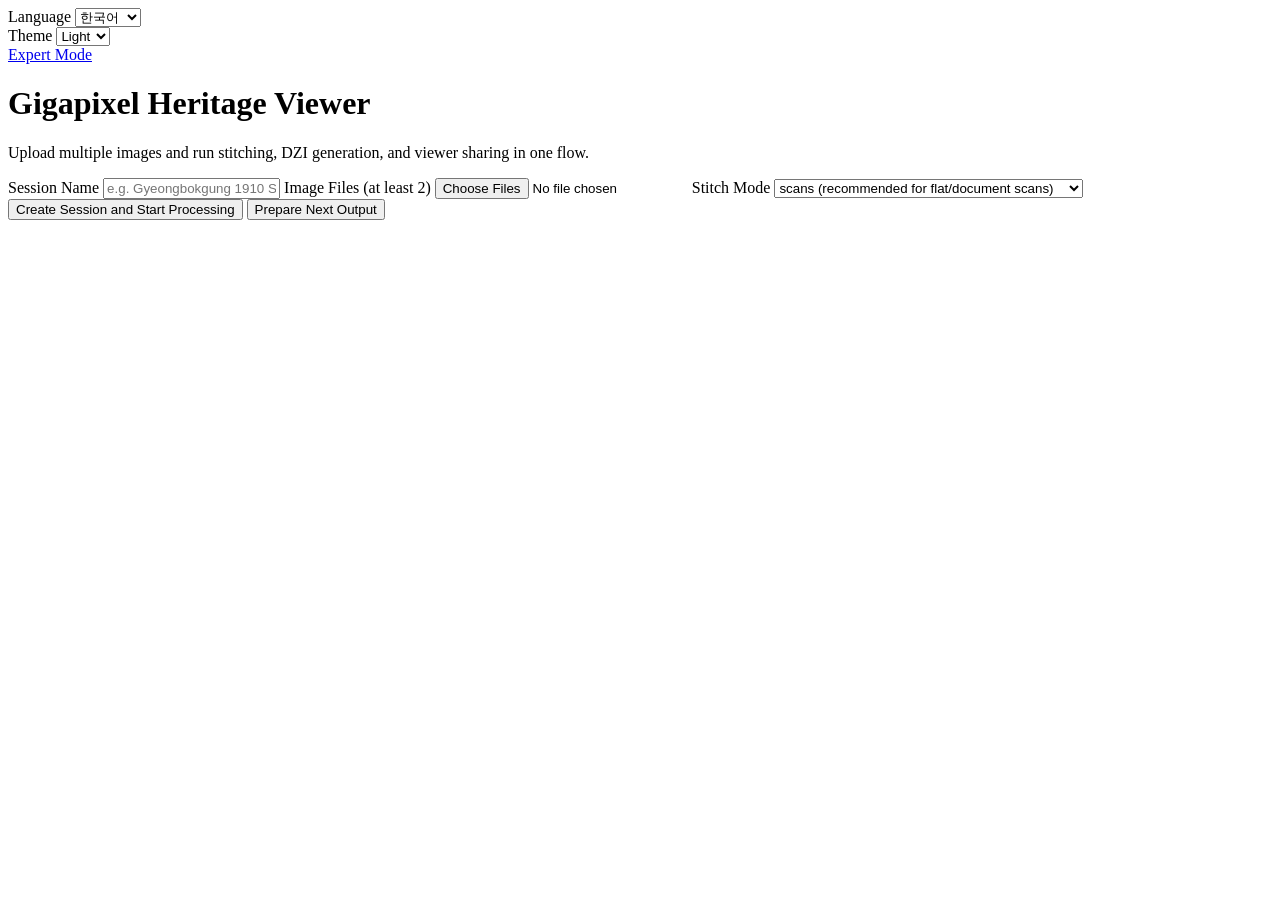
==== app/templates/index.html @ e85fe31c "design.md 성우 전용 업데이트" ====
<!doctype html>
<html lang="en">
<head>
  <meta charset="UTF-8" />
  <meta name="viewport" content="width=device-width, initial-scale=1.0" />
  <title>Gigapixel Heritage Viewer</title>
  <link rel="stylesheet" href="/static/styles.css" />
</head>
<body>
  <main class="container">
    <section class="topbar">
      <section class="prefs-bar">
        <div class="prefs-group">
          <label id="langLabel" for="langSelect">Language</label>
          <select id="langSelect">
            <option value="ko">&#54620;&#44397;&#50612;</option>
            <option value="en">English</option>
          </select>
        </div>
        <div class="prefs-group">
          <label id="themeLabel" for="themeSelect">Theme</label>
          <select id="themeSelect">
            <option value="light">Light</option>
            <option value="dark">Night</option>
          </select>
        </div>
      </section>

      <a id="openWorkflowLink" class="mode-link" href="/workflow">Expert Mode</a>
    </section>

    <h1 id="pageTitle">Gigapixel Heritage Viewer</h1>
    <p id="pageSubtitle">Upload multiple images and run stitching, DZI generation, and viewer sharing in one flow.</p>

    <section class="panel">
      <label id="sessionNameLabel" for="sessionName">Session Name</label>
      <input id="sessionName" type="text" placeholder="e.g. Gyeongbokgung 1910 Scan" autocomplete="off" />

      <label id="filesLabel" for="files">Image Files (at least 2)</label>
      <input id="files" type="file" multiple accept="image/*" />

      <label id="stitchModeLabel" for="stitchMode">Stitch Mode</label>
      <select id="stitchMode">
        <option id="stitchModeScans" value="scans">scans (recommended for flat/document scans)</option>
        <option id="stitchModePanorama" value="panorama">panorama (recommended for scene panoramas)</option>
      </select>

      <button id="startBtn" aria-describedby="status">Create Session and Start Processing</button>
      <button id="nextBtn" type="button" class="secondary hidden">Prepare Next Output</button>
      <p id="status" role="status" aria-live="polite"></p>
      <p id="share" aria-live="polite"></p>
    </section>
  </main>

  <script src="/static/ui-prefs.js"></script>
  <script src="/static/index.js"></script>
</body>
</html>
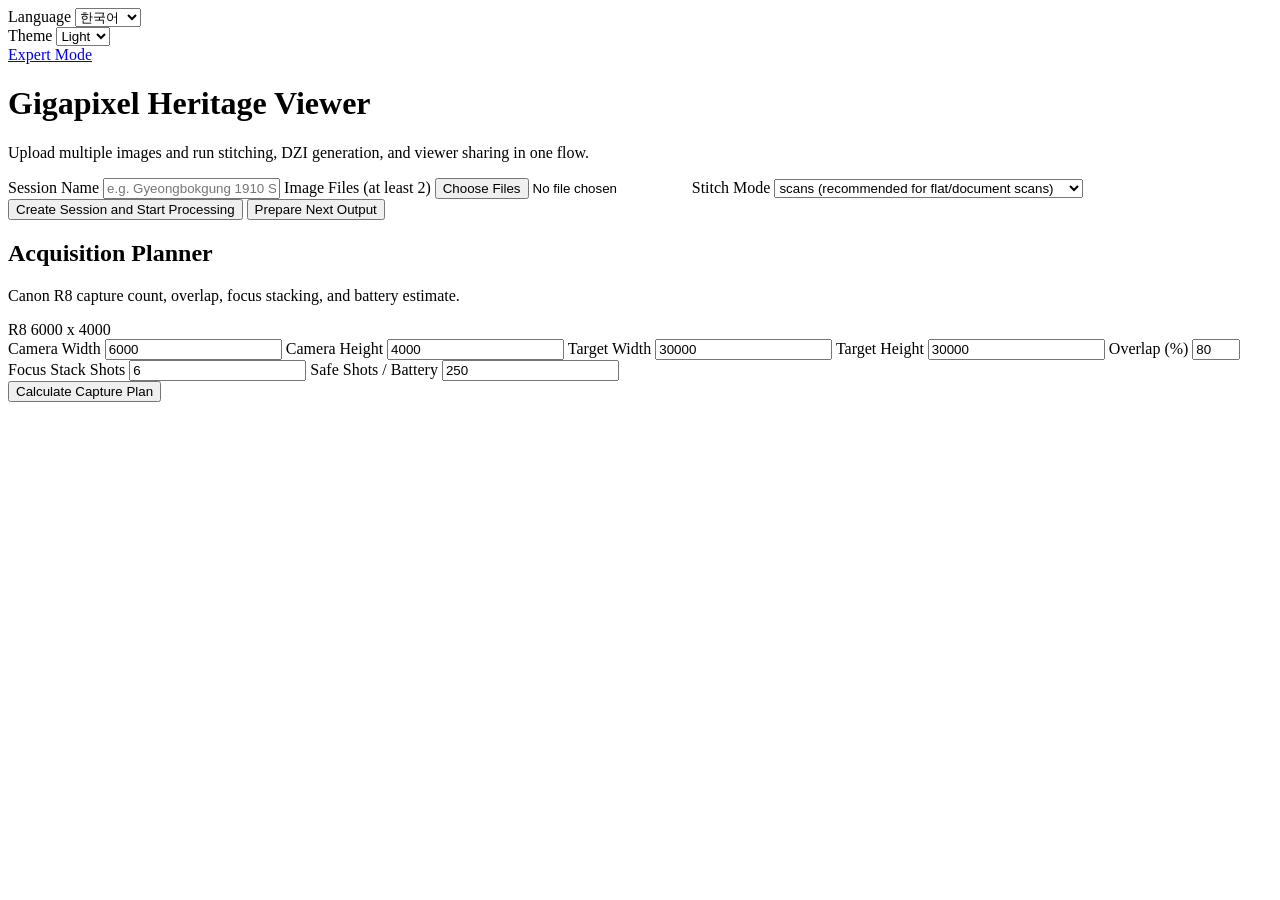
==== commit a68ca10f: "function add super unless lose many images" ====
--- a/app/templates/index.html
+++ b/app/templates/index.html
@@ -50,6 +50,42 @@
       <p id="status" role="status" aria-live="polite"></p>
       <p id="share" aria-live="polite"></p>
     </section>
+
+    <section class="panel planner-panel" aria-labelledby="plannerTitle">
+      <div class="planner-head">
+        <div>
+          <h2 id="plannerTitle">Acquisition Planner</h2>
+          <p id="plannerSubtitle">Canon R8 capture count, overlap, focus stacking, and battery estimate.</p>
+        </div>
+        <span id="plannerBadge" class="planner-badge">R8 6000 x 4000</span>
+      </div>
+
+      <div class="planner-grid">
+        <label id="cameraWidthLabel" for="cameraWidth">Camera Width</label>
+        <input id="cameraWidth" type="number" min="1" value="6000" inputmode="numeric" />
+
+        <label id="cameraHeightLabel" for="cameraHeight">Camera Height</label>
+        <input id="cameraHeight" type="number" min="1" value="4000" inputmode="numeric" />
+
+        <label id="targetWidthLabel" for="targetWidth">Target Width</label>
+        <input id="targetWidth" type="number" min="1" value="30000" inputmode="numeric" />
+
+        <label id="targetHeightLabel" for="targetHeight">Target Height</label>
+        <input id="targetHeight" type="number" min="1" value="30000" inputmode="numeric" />
+
+        <label id="overlapLabel" for="overlapPercent">Overlap (%)</label>
+        <input id="overlapPercent" type="number" min="0" max="99" step="1" value="80" inputmode="decimal" />
+
+        <label id="focusStackLabel" for="focusStackShots">Focus Stack Shots</label>
+        <input id="focusStackShots" type="number" min="1" value="6" inputmode="numeric" />
+
+        <label id="batteryLabel" for="safeShotsPerBattery">Safe Shots / Battery</label>
+        <input id="safeShotsPerBattery" type="number" min="1" value="250" inputmode="numeric" />
+      </div>
+
+      <button id="calculatePlanBtn" type="button" class="secondary">Calculate Capture Plan</button>
+      <div id="plannerResult" class="planner-result" aria-live="polite"></div>
+    </section>
   </main>
 
   <script src="/static/ui-prefs.js"></script>
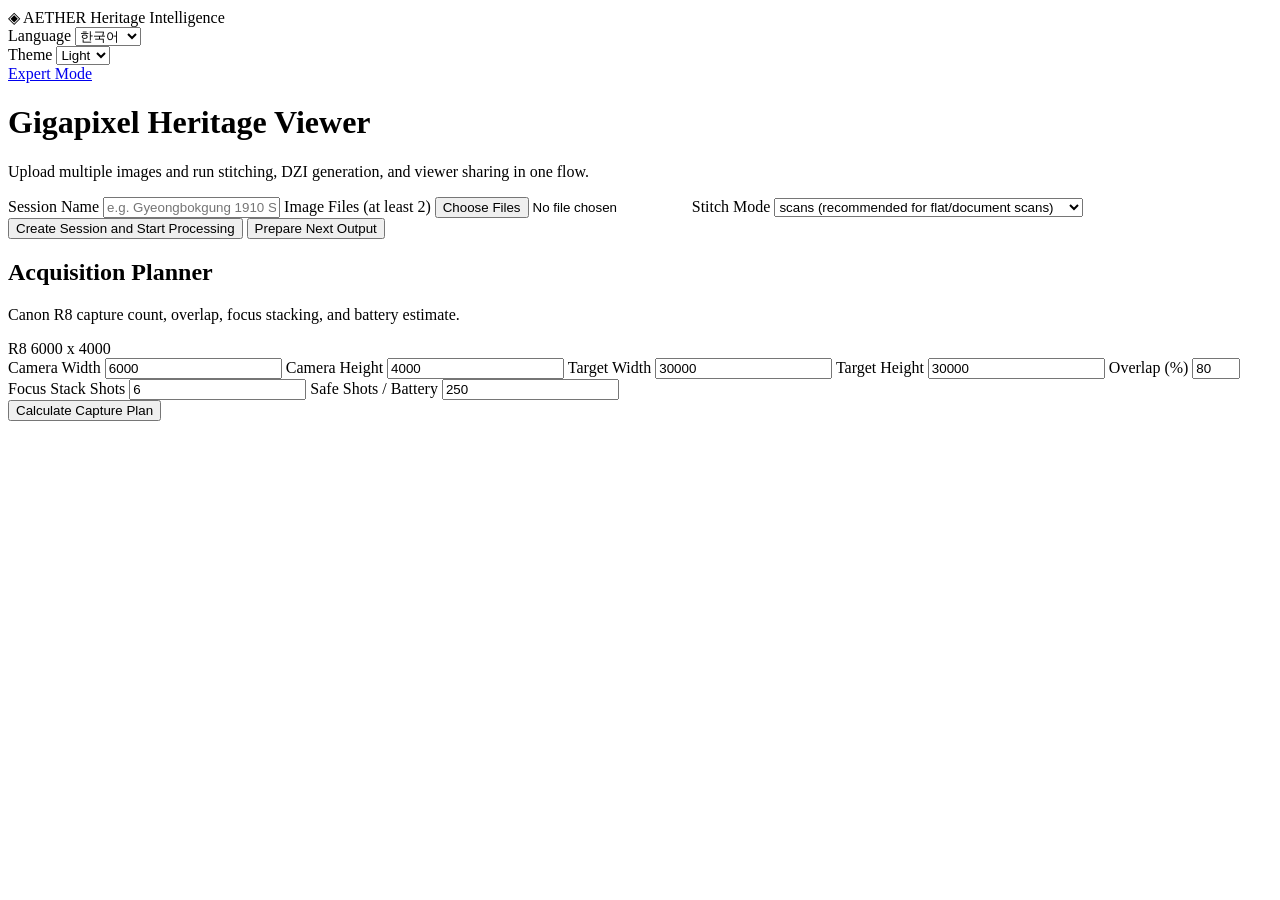
==== commit c536b0e2: "Promote to gigapixel agent platform: IIIF server, condition AI, restore, 3DGS + archival science Age" ====
--- a/app/templates/index.html
+++ b/app/templates/index.html
@@ -3,12 +3,14 @@
 <head>
   <meta charset="UTF-8" />
   <meta name="viewport" content="width=device-width, initial-scale=1.0" />
-  <title>Gigapixel Heritage Viewer</title>
+  <title>AETHER · Gigapixel Heritage Intelligence</title>
   <link rel="stylesheet" href="/static/styles.css" />
+  <link rel="stylesheet" href="/static/theme.css" />
 </head>
 <body>
   <main class="container">
     <section class="topbar">
+      <div class="aether-brand"><span class="aether-mark">&#9672;</span> AETHER <span class="aether-sub">Heritage Intelligence</span></div>
       <section class="prefs-bar">
         <div class="prefs-group">
           <label id="langLabel" for="langSelect">Language</label>
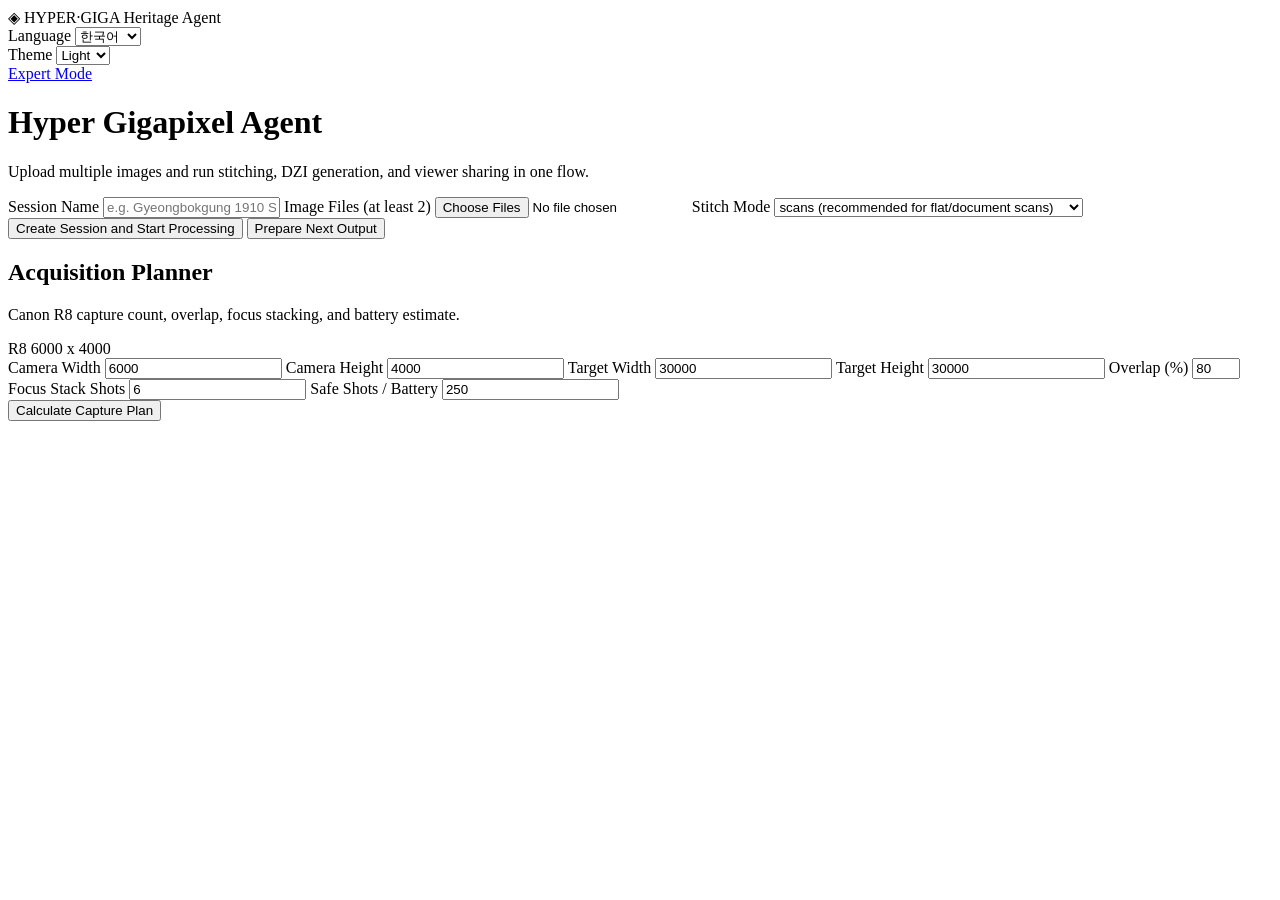
==== commit ebf81ad6: "Rebrand to Hyper Gigapixel Agent Promotes the product name from Gigapixel Heritage Viewer to Hyper G" ====
--- a/app/templates/index.html
+++ b/app/templates/index.html
@@ -3,14 +3,14 @@
 <head>
   <meta charset="UTF-8" />
   <meta name="viewport" content="width=device-width, initial-scale=1.0" />
-  <title>AETHER · Gigapixel Heritage Intelligence</title>
+  <title>Hyper Gigapixel Agent</title>
   <link rel="stylesheet" href="/static/styles.css" />
   <link rel="stylesheet" href="/static/theme.css" />
 </head>
 <body>
   <main class="container">
     <section class="topbar">
-      <div class="aether-brand"><span class="aether-mark">&#9672;</span> AETHER <span class="aether-sub">Heritage Intelligence</span></div>
+      <div class="aether-brand"><span class="aether-mark">&#9672;</span> HYPER&#183;GIGA <span class="aether-sub">Heritage Agent</span></div>
       <section class="prefs-bar">
         <div class="prefs-group">
           <label id="langLabel" for="langSelect">Language</label>
@@ -31,7 +31,7 @@
       <a id="openWorkflowLink" class="mode-link" href="/workflow">Expert Mode</a>
     </section>
 
-    <h1 id="pageTitle">Gigapixel Heritage Viewer</h1>
+    <h1 id="pageTitle">Hyper Gigapixel Agent</h1>
     <p id="pageSubtitle">Upload multiple images and run stitching, DZI generation, and viewer sharing in one flow.</p>
 
     <section class="panel">
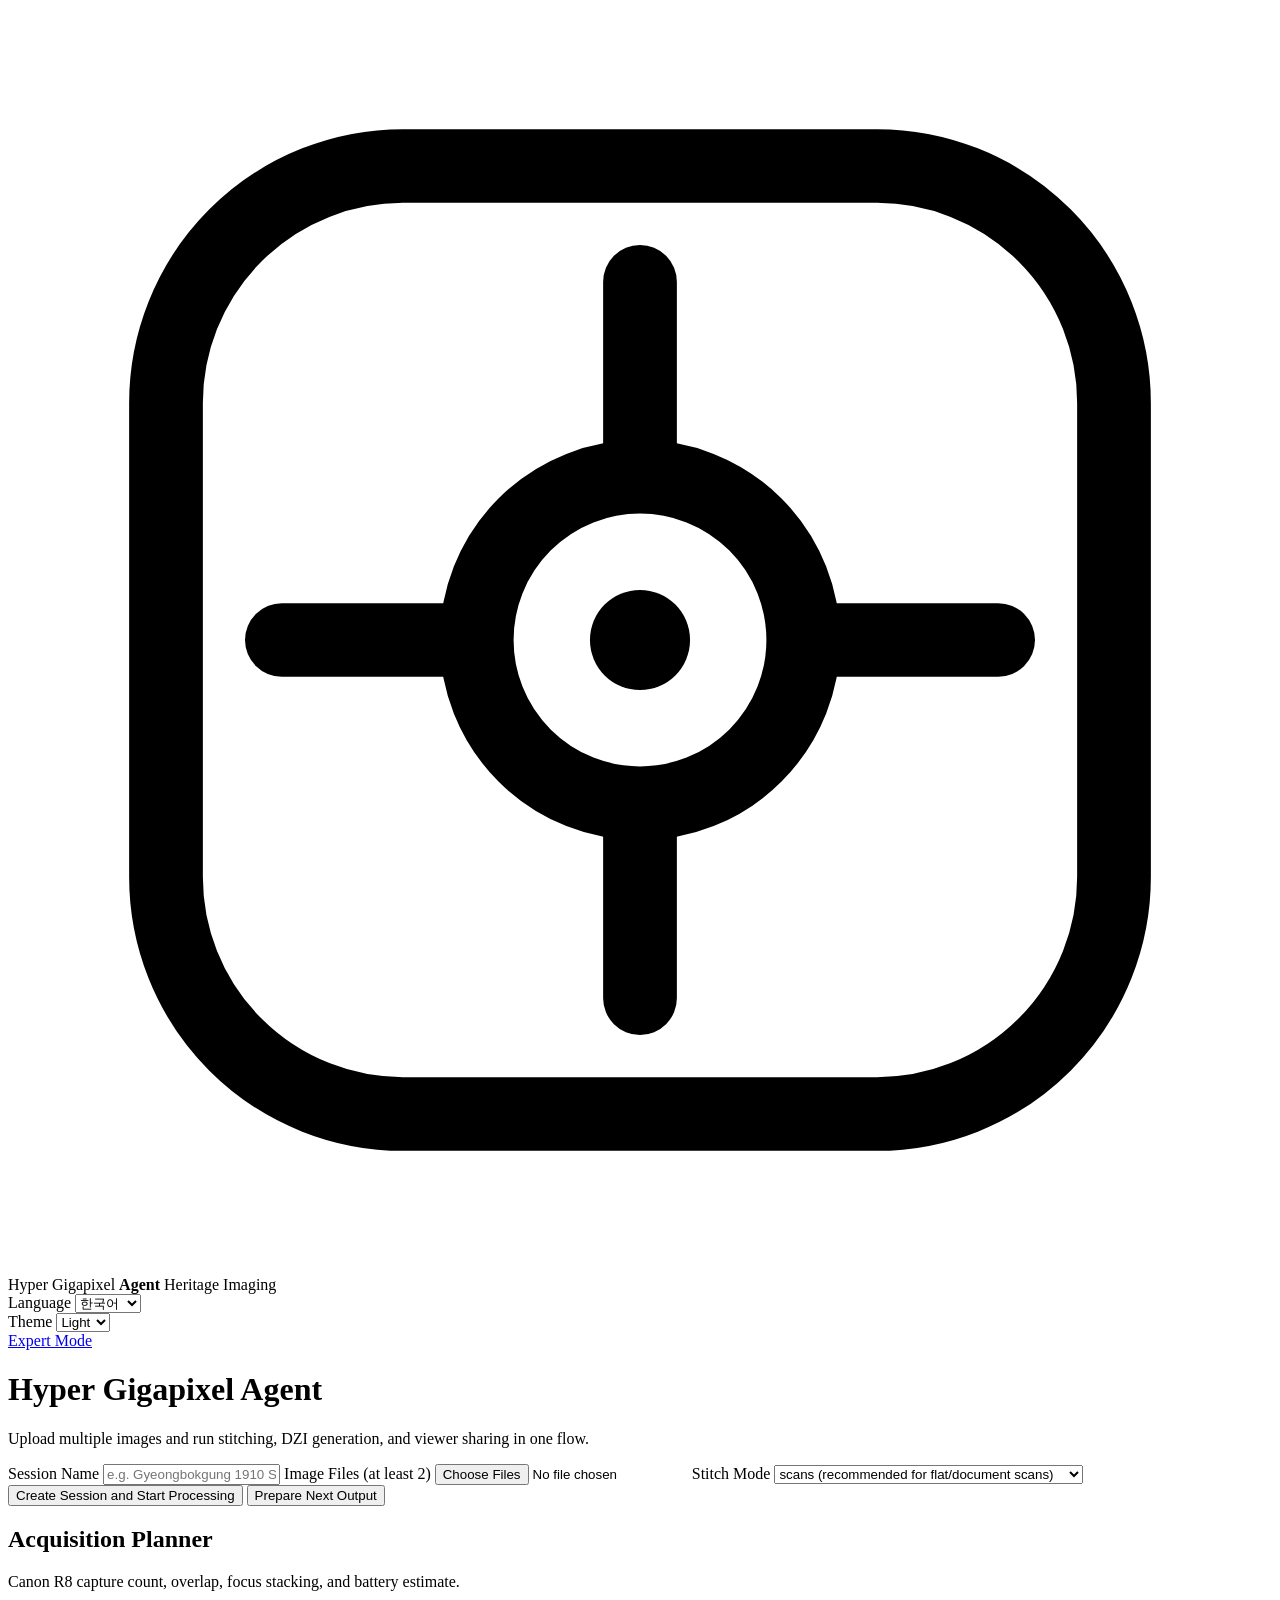
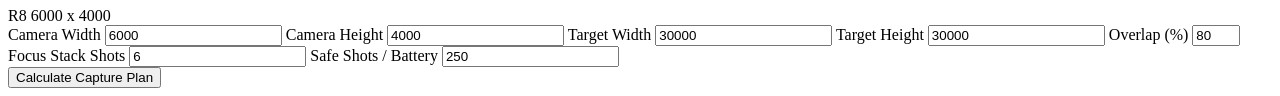
==== commit 597968c7: "Rebrand: editorial 'archival instrument' design system replacing neon theme Full visual identity ove" ====
--- a/app/templates/index.html
+++ b/app/templates/index.html
@@ -10,7 +10,16 @@
 <body>
   <main class="container">
     <section class="topbar">
-      <div class="aether-brand"><span class="aether-mark">&#9672;</span> HYPER&#183;GIGA <span class="aether-sub">Heritage Agent</span></div>
+      <div class="hga-brand">
+        <svg class="hga-logo" viewBox="0 0 24 24" fill="none" aria-hidden="true">
+          <rect x="3" y="3" width="18" height="18" rx="4.5" stroke="currentColor" stroke-width="1.4"/>
+          <path d="M12 5.2v3.1M12 15.7v3.1M5.2 12h3.1M15.7 12h3.1" stroke="currentColor" stroke-width="1.4" stroke-linecap="round"/>
+          <circle cx="12" cy="12" r="3.1" stroke="currentColor" stroke-width="1.4"/>
+          <circle cx="12" cy="12" r="0.95" fill="currentColor"/>
+        </svg>
+        <span class="hga-word">Hyper Gigapixel <b>Agent</b></span>
+        <span class="hga-sub">Heritage Imaging</span>
+      </div>
       <section class="prefs-bar">
         <div class="prefs-group">
           <label id="langLabel" for="langSelect">Language</label>
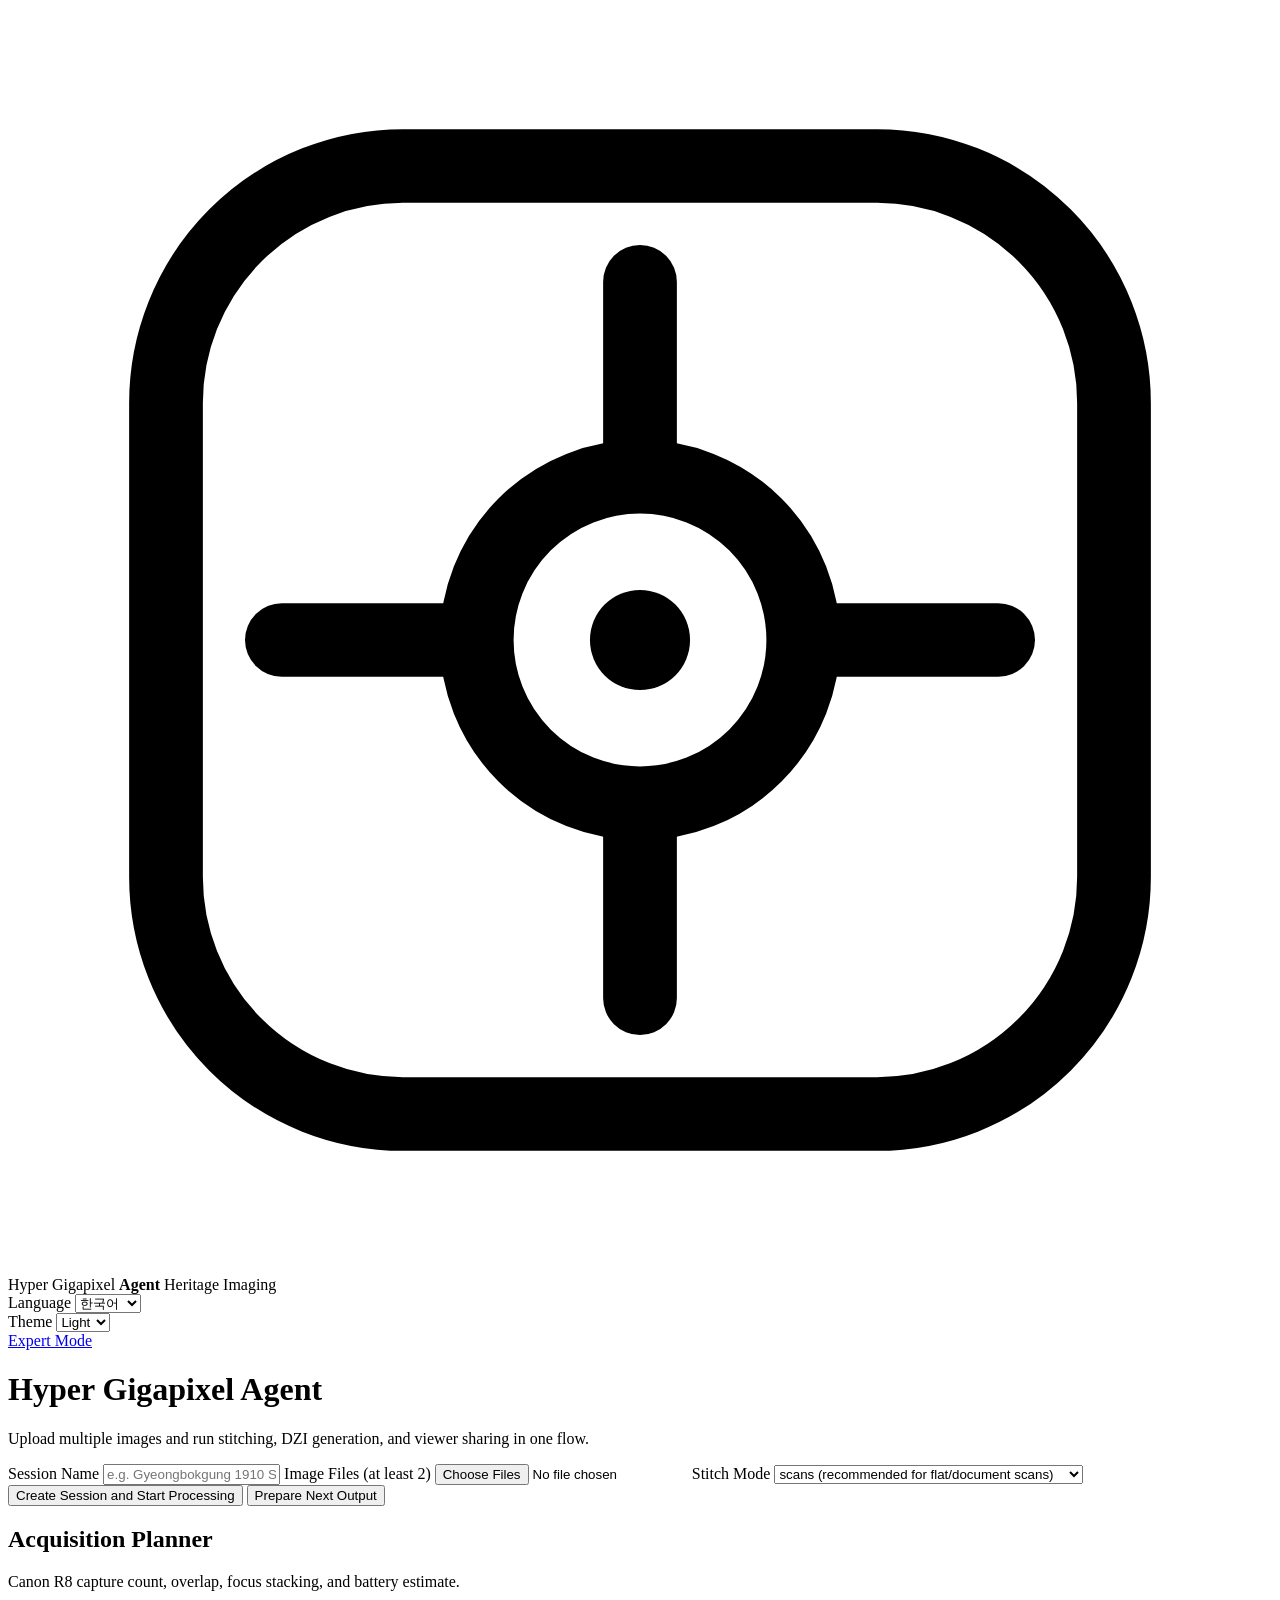
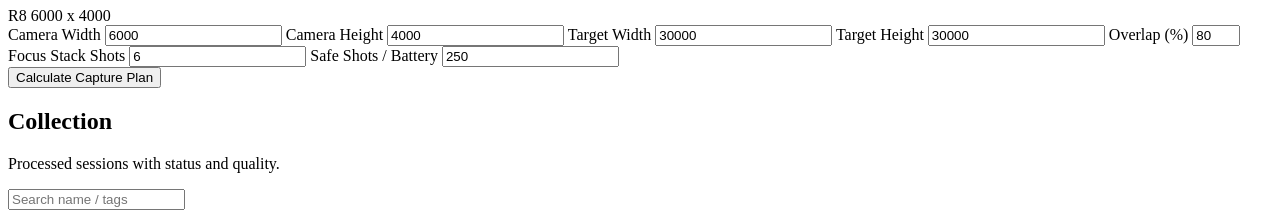
==== commit 81c7af40: "Curator & scholar workbench: metadata, mm measurement, region annotations + IIIF, condition report, " ====
--- a/app/templates/index.html
+++ b/app/templates/index.html
@@ -97,7 +97,71 @@
       <button id="calculatePlanBtn" type="button" class="secondary">Calculate Capture Plan</button>
       <div id="plannerResult" class="planner-result" aria-live="polite"></div>
     </section>
+
+    <section class="panel" id="galleryPanel" style="margin-top:var(--space-5)">
+      <div class="planner-head">
+        <div>
+          <h2 id="galleryTitle">Collection</h2>
+          <p id="gallerySubtitle" class="muted">Processed sessions with status and quality.</p>
+        </div>
+        <input id="gallerySearch" type="search" placeholder="Search name / tags" style="max-width:240px" />
+      </div>
+      <div id="sessionGallery" class="session-gallery"></div>
+    </section>
   </main>
+
+  <style>
+    .session-gallery { display:grid; grid-template-columns:repeat(auto-fill,minmax(200px,1fr)); gap:var(--space-3); margin-top:var(--space-3); }
+    .sg-card { display:flex; flex-direction:column; border:1px solid var(--line); border-radius:var(--radius-md); overflow:hidden; background:var(--color-surface); text-decoration:none; color:var(--text); transition:border-color .15s ease, box-shadow .2s ease; }
+    .sg-card:hover { border-color:var(--accent); box-shadow:var(--shadow-md); }
+    .sg-thumb { aspect-ratio:4/3; background:var(--color-surface-subtle) center/cover no-repeat; }
+    .sg-body { padding:10px 12px; display:flex; flex-direction:column; gap:5px; }
+    .sg-name { font-weight:600; font-size:.92rem; line-height:1.25; }
+    .sg-meta { display:flex; gap:6px; align-items:center; flex-wrap:wrap; font-family:var(--font-mono); font-size:.7rem; color:var(--muted); }
+    .sg-badge { padding:2px 9px; border-radius:999px; border:1px solid var(--line); }
+    .sg-badge.ok { color:var(--color-success); border-color:var(--color-success); }
+    .sg-badge.warn { color:var(--color-warning); border-color:var(--color-warning); }
+    .sg-badge.broken { color:var(--color-danger); border-color:var(--color-danger); }
+    .sg-empty { color:var(--muted); grid-column:1/-1; padding:16px 0; }
+  </style>
+  <script>
+    (function () {
+      const grid = document.getElementById("sessionGallery");
+      const search = document.getElementById("gallerySearch");
+      const ko = (document.documentElement.getAttribute("data-lang") || "en") === "ko";
+      if (ko) {
+        document.getElementById("galleryTitle").textContent = "컬렉션";
+        document.getElementById("gallerySubtitle").textContent = "처리된 세션과 상태·품질을 한눈에.";
+        search.placeholder = "이름/태그 검색";
+      }
+      async function load() {
+        try {
+          const q = search.value.trim();
+          const res = await fetch("/api/sessions" + (q ? `?q=${encodeURIComponent(q)}` : "?limit=60"));
+          const rows = await res.json();
+          grid.innerHTML = "";
+          if (!rows.length) { grid.innerHTML = `<div class="sg-empty">${ko ? "아직 세션이 없습니다." : "No sessions yet."}</div>`; return; }
+          rows.forEach((s) => {
+            const card = document.createElement("a");
+            card.className = "sg-card"; card.href = `/viewer/${s.id}`;
+            const thumb = document.createElement("div"); thumb.className = "sg-thumb";
+            if (s.thumbnail_url) thumb.style.backgroundImage = `url(${s.thumbnail_url})`;
+            const body = document.createElement("div"); body.className = "sg-body";
+            const name = document.createElement("div"); name.className = "sg-name"; name.textContent = s.name || s.id.slice(0, 8);
+            const meta = document.createElement("div"); meta.className = "sg-meta";
+            const st = document.createElement("span"); st.className = "sg-badge " + (s.quality_verdict || ""); st.textContent = s.quality_verdict || s.status;
+            meta.appendChild(st);
+            if (s.width) { const dim = document.createElement("span"); dim.textContent = `${s.width}×${s.height}`; meta.appendChild(dim); }
+            if (s.tags) { const tg = document.createElement("span"); tg.textContent = s.tags.split(",").slice(0, 2).join(" · "); meta.appendChild(tg); }
+            body.appendChild(name); body.appendChild(meta);
+            card.appendChild(thumb); card.appendChild(body); grid.appendChild(card);
+          });
+        } catch (e) { grid.innerHTML = ""; }
+      }
+      let t; search.addEventListener("input", () => { clearTimeout(t); t = setTimeout(load, 250); });
+      load();
+    })();
+  </script>
 
   <script src="/static/ui-prefs.js"></script>
   <script src="/static/index.js"></script>
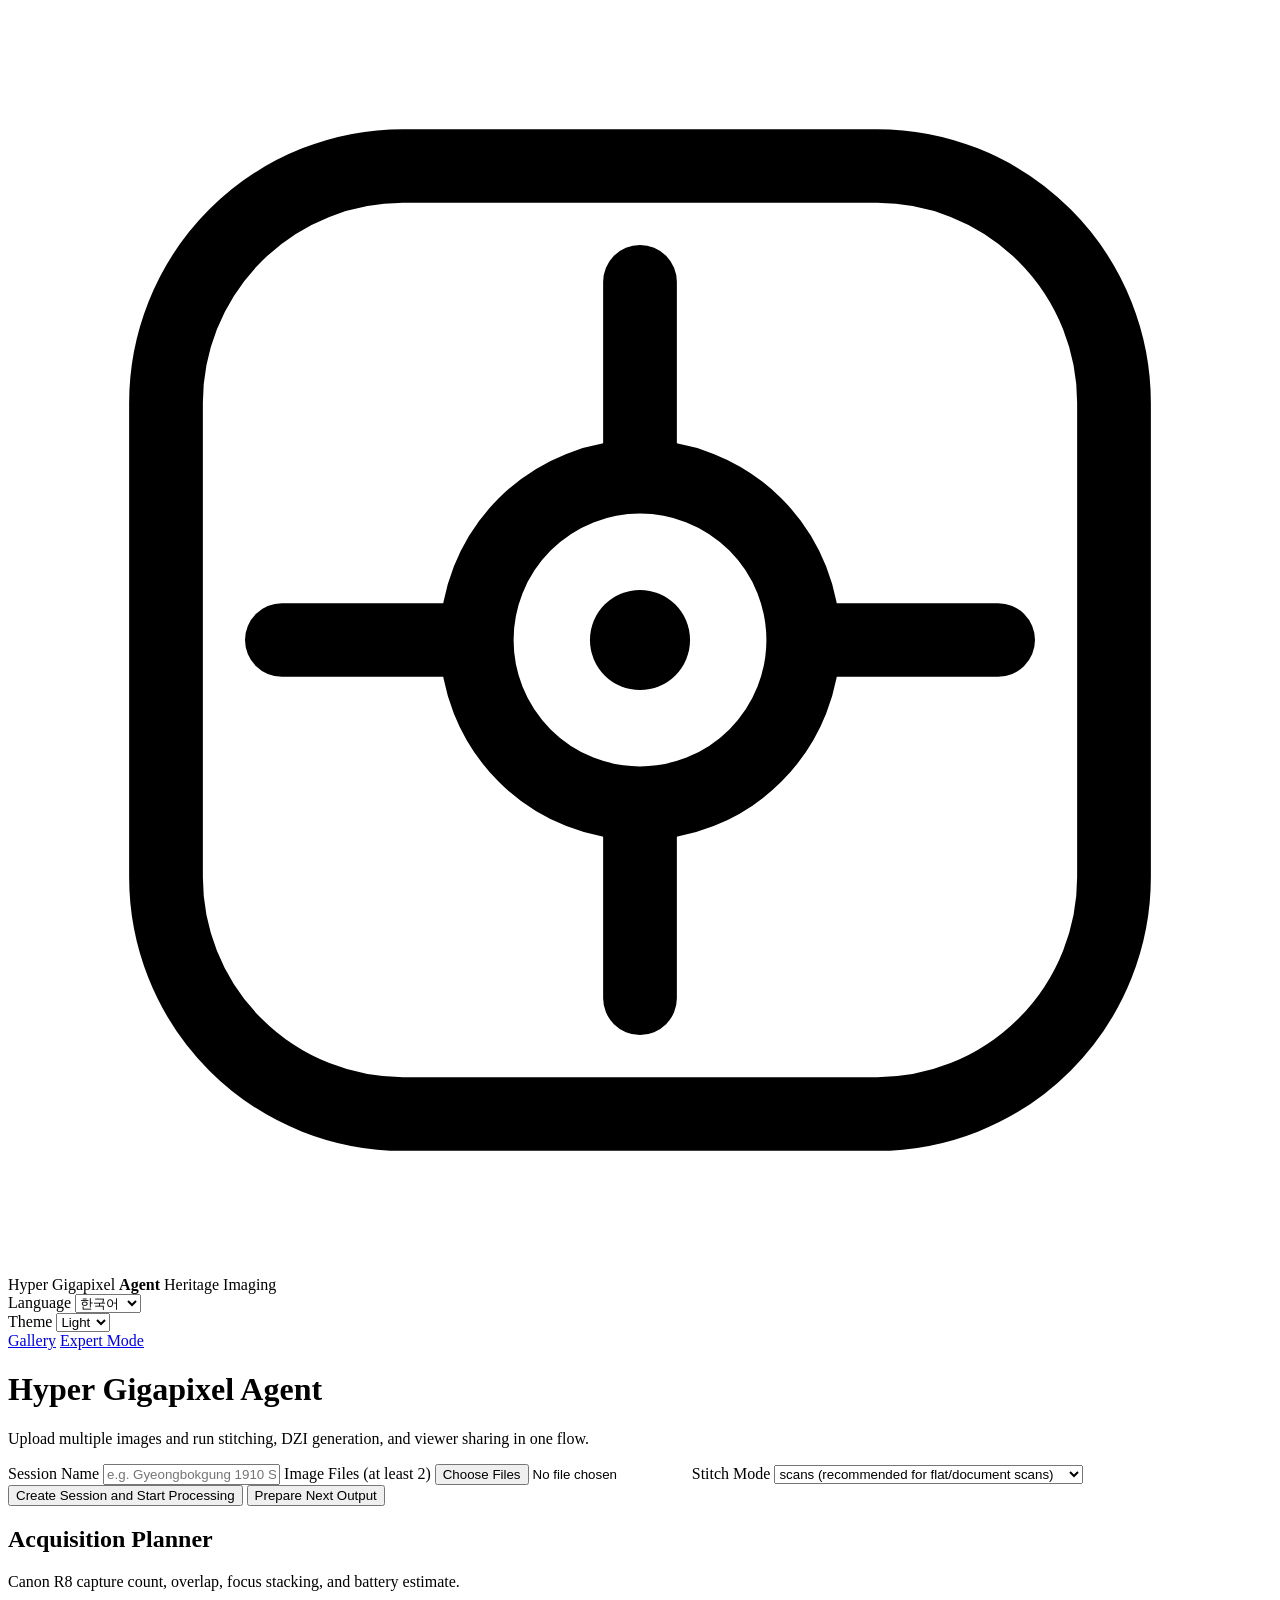
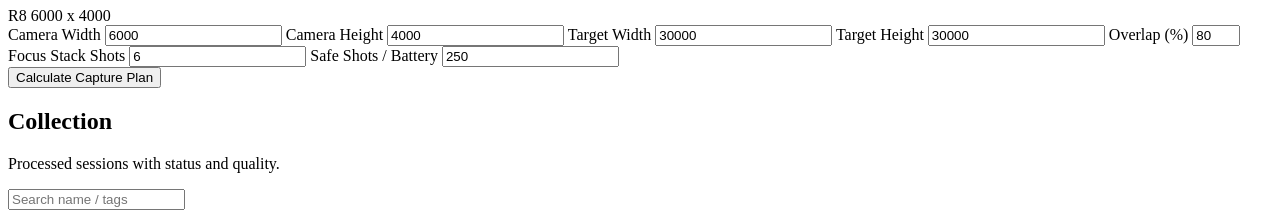
==== commit f3f778a1: "Collection gallery page + prev/next session navigation in the viewer Adds a full /gallery of process" ====
--- a/app/templates/index.html
+++ b/app/templates/index.html
@@ -37,6 +37,7 @@
         </div>
       </section>
 
+      <a id="openGalleryLink" class="mode-link" href="/gallery">Gallery</a>
       <a id="openWorkflowLink" class="mode-link" href="/workflow">Expert Mode</a>
     </section>
 
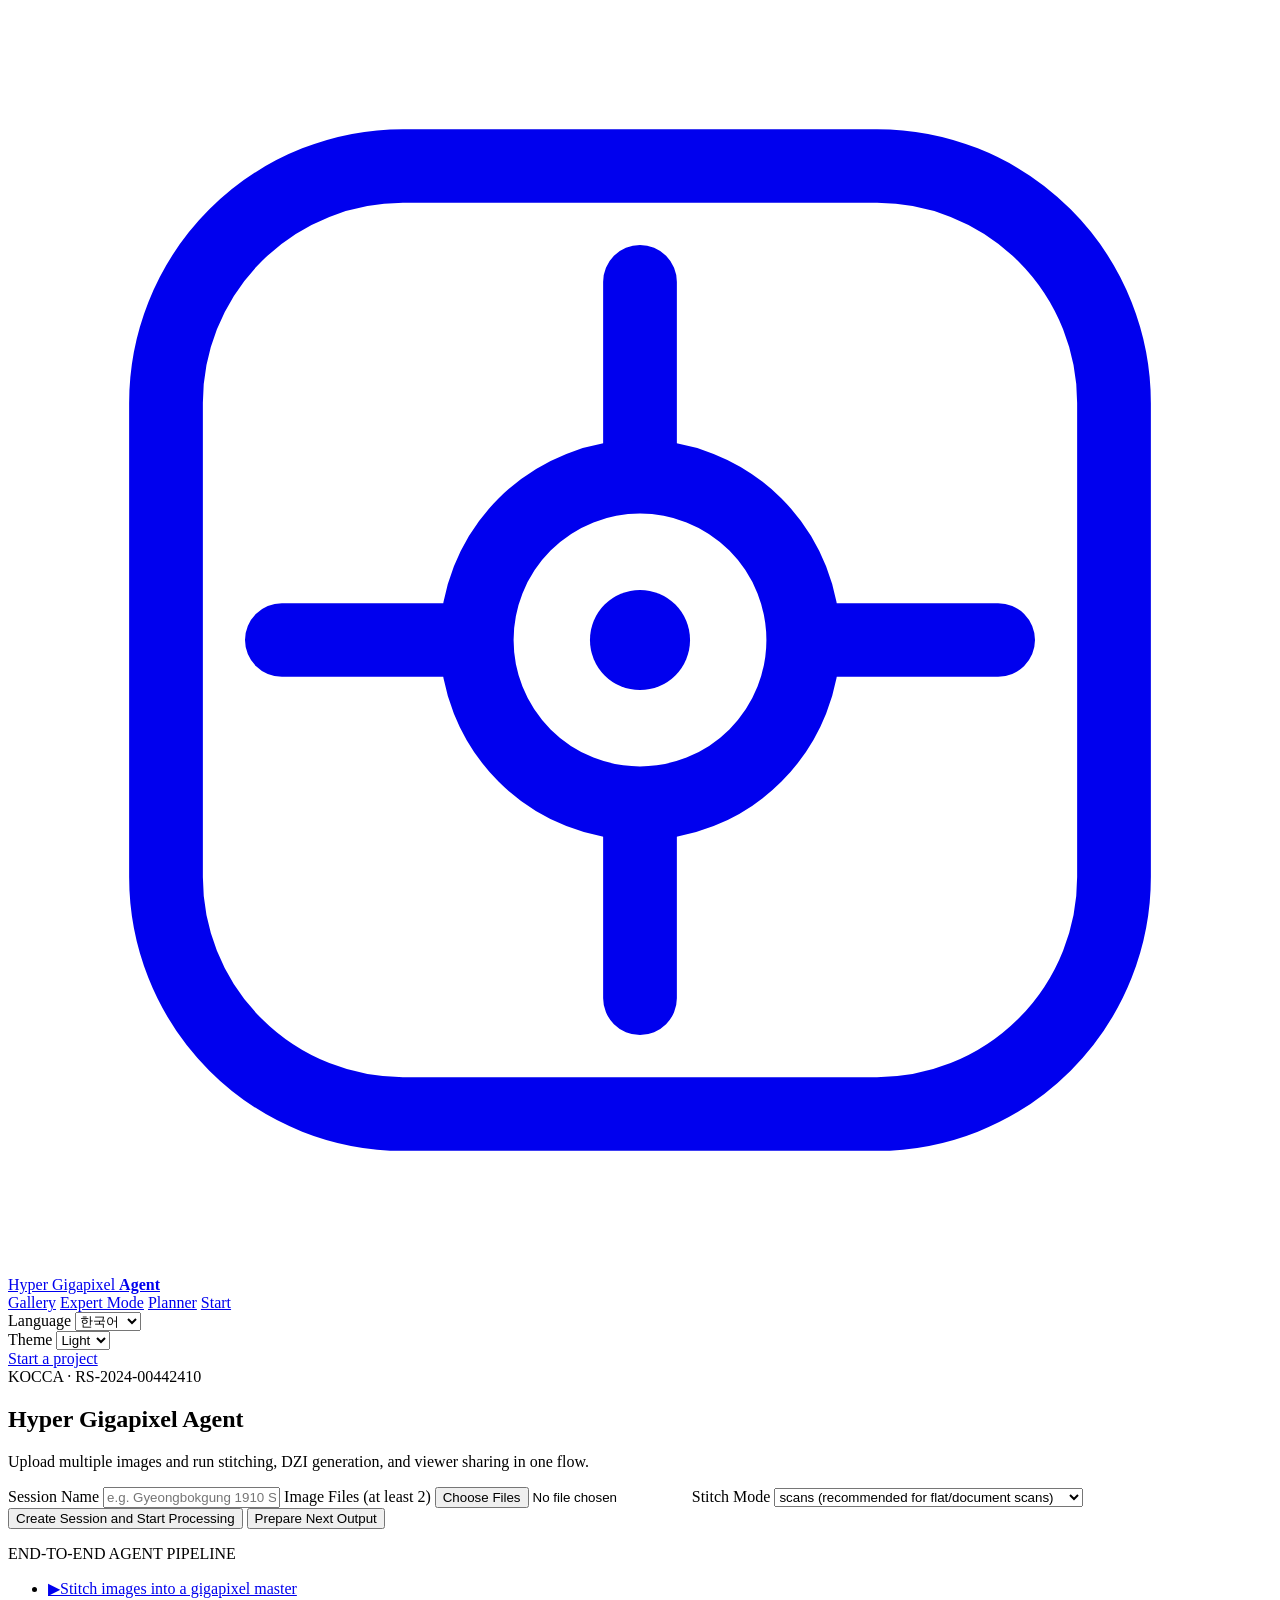
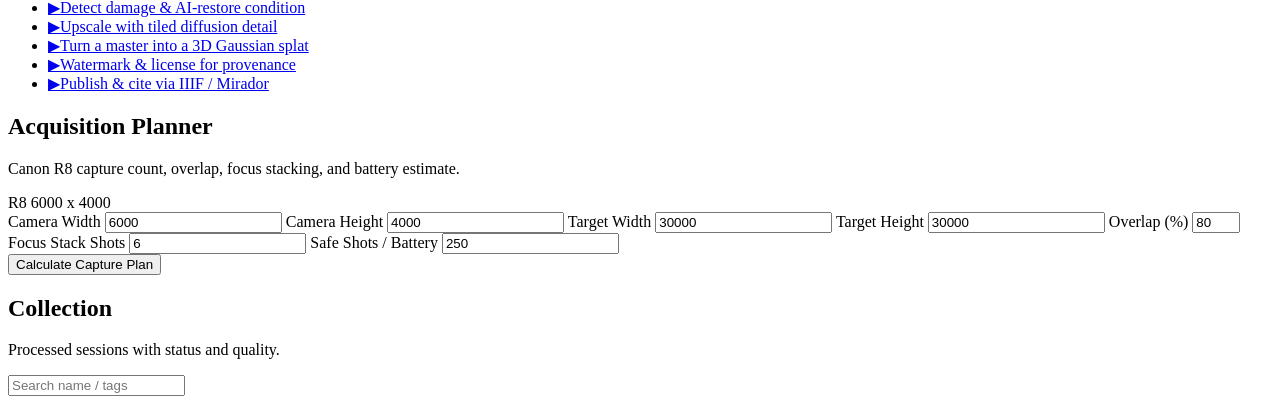
==== commit 7308c577: "Redesign home into a Silicon Valley AI-studio landing (dark cinematic 2-column hero) - New studio.cs" ====
--- a/app/templates/index.html
+++ b/app/templates/index.html
@@ -6,20 +6,29 @@
   <title>Hyper Gigapixel Agent</title>
   <link rel="stylesheet" href="/static/styles.css" />
   <link rel="stylesheet" href="/static/theme.css" />
+  <link rel="stylesheet" href="/static/studio.css" />
 </head>
-<body>
-  <main class="container">
-    <section class="topbar">
-      <div class="hga-brand">
-        <svg class="hga-logo" viewBox="0 0 24 24" fill="none" aria-hidden="true">
-          <rect x="3" y="3" width="18" height="18" rx="4.5" stroke="currentColor" stroke-width="1.4"/>
-          <path d="M12 5.2v3.1M12 15.7v3.1M5.2 12h3.1M15.7 12h3.1" stroke="currentColor" stroke-width="1.4" stroke-linecap="round"/>
-          <circle cx="12" cy="12" r="3.1" stroke="currentColor" stroke-width="1.4"/>
-          <circle cx="12" cy="12" r="0.95" fill="currentColor"/>
-        </svg>
-        <span class="hga-word">Hyper Gigapixel <b>Agent</b></span>
-        <span class="hga-sub">Heritage Imaging</span>
-      </div>
+<body class="studio">
+  <!-- ===== Top navigation =========================================== -->
+  <header class="studio-nav">
+    <a class="hga-brand" href="/">
+      <svg class="hga-logo" viewBox="0 0 24 24" fill="none" aria-hidden="true">
+        <rect x="3" y="3" width="18" height="18" rx="4.5" stroke="currentColor" stroke-width="1.4"/>
+        <path d="M12 5.2v3.1M12 15.7v3.1M5.2 12h3.1M15.7 12h3.1" stroke="currentColor" stroke-width="1.4" stroke-linecap="round"/>
+        <circle cx="12" cy="12" r="3.1" stroke="currentColor" stroke-width="1.4"/>
+        <circle cx="12" cy="12" r="0.95" fill="currentColor"/>
+      </svg>
+      <span class="hga-word">Hyper Gigapixel <b>Agent</b></span>
+    </a>
+
+    <nav class="studio-links">
+      <a id="openGalleryLink" href="/gallery">Gallery</a>
+      <a id="openWorkflowLink" href="/workflow">Expert Mode</a>
+      <a href="#planner" data-nav="planner">Planner</a>
+      <a href="#start" data-nav="start">Start</a>
+    </nav>
+
+    <div class="studio-nav-right">
       <section class="prefs-bar">
         <div class="prefs-group">
           <label id="langLabel" for="langSelect">Language</label>
@@ -36,33 +45,54 @@
           </select>
         </div>
       </section>
-
-      <a id="openGalleryLink" class="mode-link" href="/gallery">Gallery</a>
-      <a id="openWorkflowLink" class="mode-link" href="/workflow">Expert Mode</a>
-    </section>
-
-    <h1 id="pageTitle">Hyper Gigapixel Agent</h1>
-    <p id="pageSubtitle">Upload multiple images and run stitching, DZI generation, and viewer sharing in one flow.</p>
-
-    <section class="panel">
-      <label id="sessionNameLabel" for="sessionName">Session Name</label>
-      <input id="sessionName" type="text" placeholder="e.g. Gyeongbokgung 1910 Scan" autocomplete="off" />
-
-      <label id="filesLabel" for="files">Image Files (at least 2)</label>
-      <input id="files" type="file" multiple accept="image/*" />
-
-      <label id="stitchModeLabel" for="stitchMode">Stitch Mode</label>
-      <select id="stitchMode">
-        <option id="stitchModeScans" value="scans">scans (recommended for flat/document scans)</option>
-        <option id="stitchModePanorama" value="panorama">panorama (recommended for scene panoramas)</option>
-      </select>
-
-      <button id="startBtn" aria-describedby="status">Create Session and Start Processing</button>
-      <button id="nextBtn" type="button" class="secondary hidden">Prepare Next Output</button>
-      <p id="status" role="status" aria-live="polite"></p>
-      <p id="share" aria-live="polite"></p>
-    </section>
-
+      <a class="studio-cta" href="#start" data-cta>Start a project</a>
+    </div>
+  </header>
+
+  <!-- ===== Cinematic 2-column hero ================================== -->
+  <section class="studio-hero">
+    <div class="hero-left">
+      <span class="hero-badge">KOCCA · RS-2024-00442410</span>
+      <h1 id="pageTitle">Hyper Gigapixel Agent</h1>
+      <p id="pageSubtitle">Upload multiple images and run stitching, DZI generation, and viewer sharing in one flow.</p>
+
+      <div class="start-card" id="start">
+        <label id="sessionNameLabel" for="sessionName">Session Name</label>
+        <input id="sessionName" type="text" placeholder="e.g. Gyeongbokgung 1910 Scan" autocomplete="off" />
+
+        <label id="filesLabel" for="files">Image Files (at least 2)</label>
+        <input id="files" type="file" multiple accept="image/*" />
+
+        <label id="stitchModeLabel" for="stitchMode">Stitch Mode</label>
+        <select id="stitchMode">
+          <option id="stitchModeScans" value="scans">scans (recommended for flat/document scans)</option>
+          <option id="stitchModePanorama" value="panorama">panorama (recommended for scene panoramas)</option>
+        </select>
+
+        <div class="start-actions">
+          <button id="startBtn" aria-describedby="status">Create Session and Start Processing</button>
+          <button id="nextBtn" type="button" class="secondary hidden">Prepare Next Output</button>
+        </div>
+        <p id="status" role="status" aria-live="polite"></p>
+        <p id="share" aria-live="polite"></p>
+      </div>
+    </div>
+
+    <div class="hero-right">
+      <p class="cap-eyebrow" data-cap-eyebrow>END-TO-END AGENT PIPELINE</p>
+      <ul class="cap-list" id="capList">
+        <li><a href="#start"><span class="cap-arrow">▶</span><span data-cap="stitch">Stitch images into a gigapixel master</span></a></li>
+        <li><a href="/gallery"><span class="cap-arrow">▶</span><span data-cap="restore">Detect damage &amp; AI-restore condition</span></a></li>
+        <li><a href="/gallery"><span class="cap-arrow">▶</span><span data-cap="upscale">Upscale with tiled diffusion detail</span></a></li>
+        <li><a href="/gallery"><span class="cap-arrow">▶</span><span data-cap="splat">Turn a master into a 3D Gaussian splat</span></a></li>
+        <li><a href="/gallery"><span class="cap-arrow">▶</span><span data-cap="watermark">Watermark &amp; license for provenance</span></a></li>
+        <li><a href="/gallery"><span class="cap-arrow">▶</span><span data-cap="iiif">Publish &amp; cite via IIIF / Mirador</span></a></li>
+      </ul>
+    </div>
+  </section>
+
+  <!-- ===== Acquisition planner ===================================== -->
+  <section class="studio-section" id="planner">
     <section class="panel planner-panel" aria-labelledby="plannerTitle">
       <div class="planner-head">
         <div>
@@ -98,8 +128,11 @@
       <button id="calculatePlanBtn" type="button" class="secondary">Calculate Capture Plan</button>
       <div id="plannerResult" class="planner-result" aria-live="polite"></div>
     </section>
-
-    <section class="panel" id="galleryPanel" style="margin-top:var(--space-5)">
+  </section>
+
+  <!-- ===== Collection ============================================== -->
+  <section class="studio-section">
+    <section class="panel" id="galleryPanel">
       <div class="planner-head">
         <div>
           <h2 id="galleryTitle">Collection</h2>
@@ -109,7 +142,7 @@
       </div>
       <div id="sessionGallery" class="session-gallery"></div>
     </section>
-  </main>
+  </section>
 
   <style>
     .session-gallery { display:grid; grid-template-columns:repeat(auto-fill,minmax(200px,1fr)); gap:var(--space-3); margin-top:var(--space-3); }
@@ -127,9 +160,34 @@
   </style>
   <script>
     (function () {
+      const ko = (document.documentElement.getAttribute("data-lang") || "en") === "ko";
+
+      // Studio-specific copy localization (hero badge, capability list, CTA, nav).
+      if (ko) {
+        const set = (sel, txt) => { const el = document.querySelector(sel); if (el) el.textContent = txt; };
+        set("[data-cap-eyebrow]", "엔드투엔드 에이전트 파이프라인");
+        set('[data-cap="stitch"]', "이미지를 기가픽셀 마스터로 스티칭");
+        set('[data-cap="restore"]', "손상 탐지 후 AI로 상태 복원");
+        set('[data-cap="upscale"]', "타일드 디퓨전으로 디테일 업스케일");
+        set('[data-cap="splat"]', "마스터를 3D 가우시안 스플랫으로 변환");
+        set('[data-cap="watermark"]', "워터마크·라이선스로 출처 보증");
+        set('[data-cap="iiif"]', "IIIF · Mirador로 공개 및 인용");
+        set('[data-cta]', "프로젝트 시작");
+        set('[data-nav="planner"]', "플래너");
+        set('[data-nav="start"]', "시작");
+        const gl = document.getElementById("openGalleryLink"); if (gl) gl.textContent = "갤러리";
+      }
+
+      // Smooth-scroll the in-page anchors.
+      document.querySelectorAll('.studio-nav a[href^="#"], .studio-cta[href^="#"]').forEach((a) => {
+        a.addEventListener("click", (e) => {
+          const t = document.querySelector(a.getAttribute("href"));
+          if (t) { e.preventDefault(); t.scrollIntoView({ behavior: "smooth", block: "start" }); }
+        });
+      });
+
       const grid = document.getElementById("sessionGallery");
       const search = document.getElementById("gallerySearch");
-      const ko = (document.documentElement.getAttribute("data-lang") || "en") === "ko";
       if (ko) {
         document.getElementById("galleryTitle").textContent = "컬렉션";
         document.getElementById("gallerySubtitle").textContent = "처리된 세션과 상태·품질을 한눈에.";
